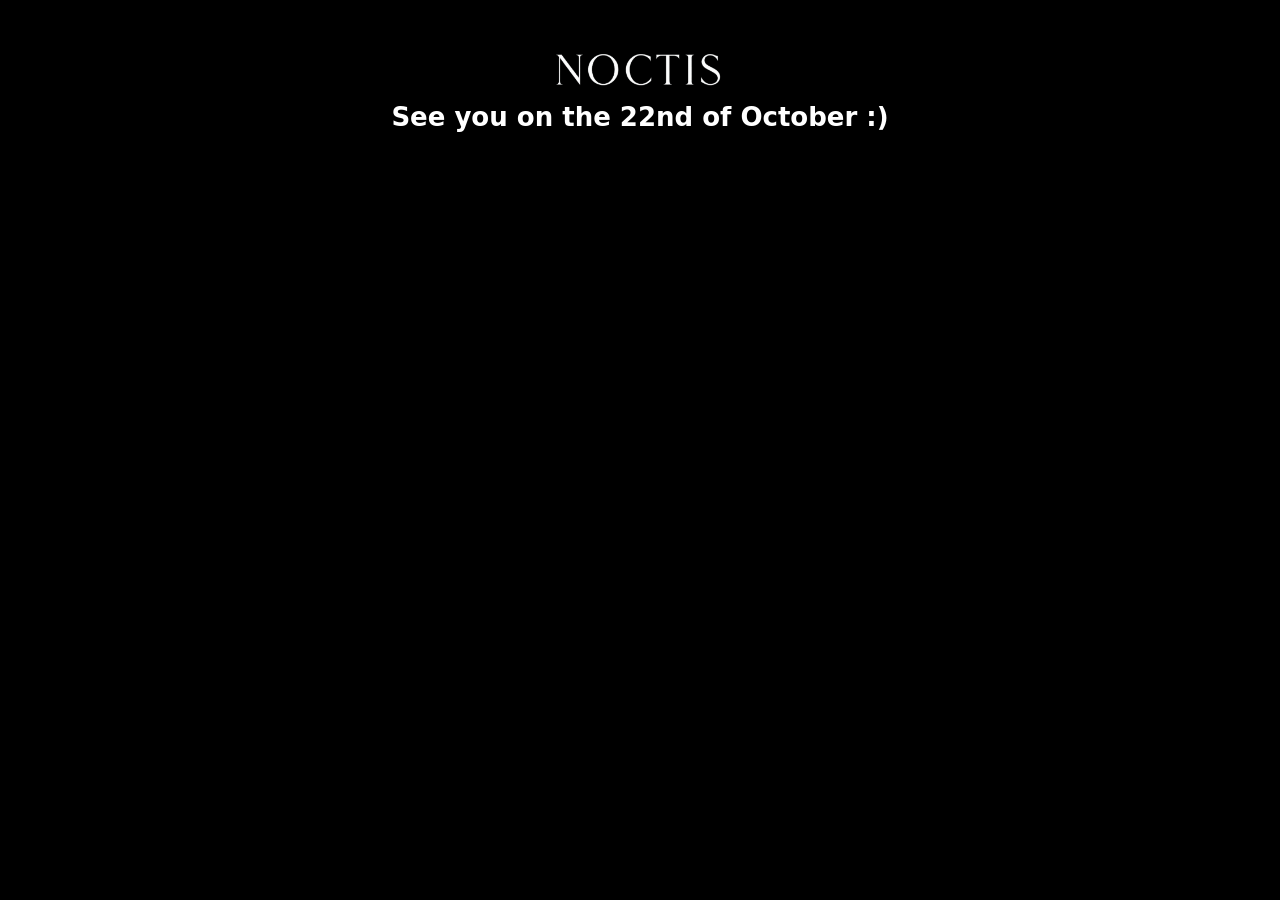
==== bedankt.html @ b7b69e33 "Add files via upload" ====
<!doctype html>
<html lang="en">
  <head>
    <meta charset="UTF-8" />
    <meta name="viewport" content="width=device-width, initial-scale=1.0" />
    <title>Noctis x FiveWays</title>
    <link rel="icon" href="images/favicon.png" type="image/png" />
    <link rel="stylesheet" href="styles.css" />
  </head>
  <body class="thanks-page">
    <img class="logo" src="images/logo.png" alt="Noctis" />
    <h1>See you on the 22nd of October :)</h1>
  </body>
</html>
---- styles.css ----
body {
    background-color: black;
    margin: 0;
    padding: 20px;
}

.logo {
    display: block;
    margin: 0 auto -15px;
    width: 100%;
    max-width: 400px;
    aspect-ratio: 5 / 1;
    object-fit: cover;
    object-position: center 46%;
}

h1 {
    color: white;
    text-align: center;
    font-size: 40px;
    font-family: system-ui, -apple-system, BlinkMacSystemFont, 'Segoe UI', Roboto, Oxygen, Ubuntu, Cantarell, 'Open Sans', 'Helvetica Neue', sans-serif;
}

form {
    max-width: 500px;
    margin: 0 auto;
}

input {
    display: block;
    box-sizing: border-box;
    width: 100%;
    background-color: white;
    font-size: 20px;
    padding: 16px;
    border-radius: 0;
    border: 3px solid black;
    margin-bottom: 20px;
}

input:focus {
    outline: none;
    border: 3px solid grey;
}

button {
    display: block;
    margin: auto;
    color: white;
    background-color: lightskyblue;
    border: 1px solid black;
    border-radius: 1px;
    font-size: 22px;
    padding: 10px 18px;
}

button:hover {
    opacity: 80%;
    cursor: pointer;
}

#form-error {
    color: white;
    text-align: center;
}

.thanks-page h1 {
    padding: 0 20px;
    text-align: center;
    font-size: 26px;
}
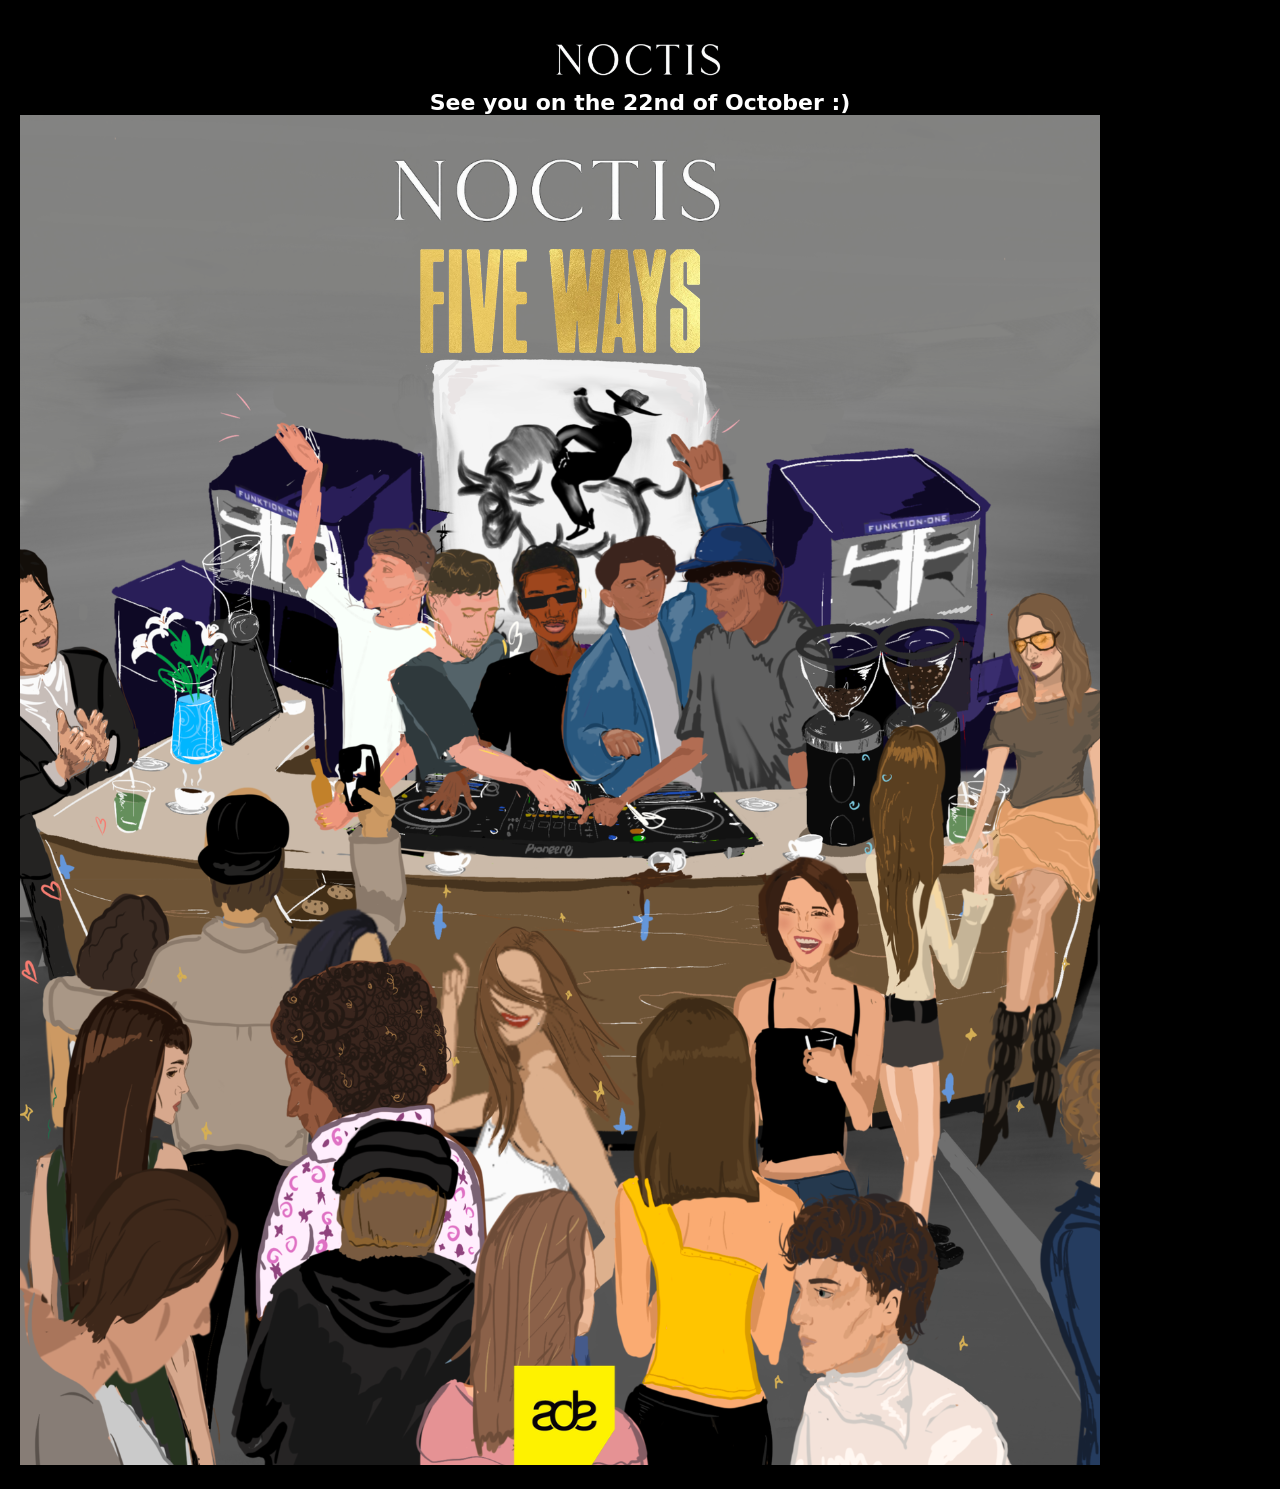
==== commit 87d65910: "Update title and restructure bedankt.html" ====
--- a/bedankt.html
+++ b/bedankt.html
@@ -3,12 +3,19 @@
   <head>
     <meta charset="UTF-8" />
     <meta name="viewport" content="width=device-width, initial-scale=1.0" />
-    <title>Noctis x FiveWays</title>
+    <title>Noctis x Five Ways</title>
     <link rel="icon" href="images/favicon.png" type="image/png" />
     <link rel="stylesheet" href="styles.css" />
   </head>
   <body class="thanks-page">
-    <img class="logo" src="images/logo.png" alt="Noctis" />
-    <h1>See you on the 22nd of October :)</h1>
+    <main class="thanks-content">
+      <img class="logo" src="images/logo.png" alt="Noctis" />
+      <h1>See you on the 22nd of October :)</h1>
+      <img
+        class="poster"
+        src="images/Noctis.PNG"
+        alt="Noctis Five Ways poster at ADE"
+      />
+    </main>
   </body>
 </html>
--- a/styles.css
+++ b/styles.css
@@ -1,12 +1,13 @@
 body {
     background-color: black;
     margin: 0;
-    padding: 20px;
+    padding: 10px 20px 20px;
+    font-family: system-ui, -apple-system, BlinkMacSystemFont, 'Segoe UI', Roboto, Oxygen, Ubuntu, Cantarell, 'Open Sans', 'Helvetica Neue', sans-serif;
 }
 
 .logo {
-    display: block;
-    margin: 0 auto -15px;
+   display: block;
+    margin: 0 auto 0;
     width: 100%;
     max-width: 400px;
     aspect-ratio: 5 / 1;
@@ -15,43 +16,74 @@
 }
 
 h1 {
+    margin-top: 0;
     color: white;
     text-align: center;
     font-size: 40px;
-    font-family: system-ui, -apple-system, BlinkMacSystemFont, 'Segoe UI', Roboto, Oxygen, Ubuntu, Cantarell, 'Open Sans', 'Helvetica Neue', sans-serif;
 }
 
 form {
     max-width: 500px;
-    margin: 0 auto;
+    margin: 40px auto 0;
 }
 
 input {
     display: block;
     box-sizing: border-box;
+    appearance: none;
+    -webkit-appearance: none;
     width: 100%;
-    background-color: white;
+    background: transparent;
+    color: white;
+    font-family: inherit;
     font-size: 20px;
-    padding: 16px;
+    font-weight: 300;
+    letter-spacing: 1px;
+    padding: 18px 4px;
+    border: none;
+    border-bottom: 1px solid #cfcfcf;
     border-radius: 0;
-    border: 3px solid black;
-    margin-bottom: 20px;
+    margin-bottom: 28px;
+}
+
+input::placeholder {
+    color: #e6e6e6;
+    text-transform: uppercase;
+    letter-spacing: 3px;
+    opacity: 1;
 }
 
 input:focus {
     outline: none;
-    border: 3px solid grey;
+    border-bottom: 2px solid white;
+}
+
+input:-webkit-autofill {
+    -webkit-box-shadow: 0 0 0 1000px black inset;
+    -webkit-text-fill-color: white;
 }
 
 button {
     display: block;
-    margin: auto;
+    appearance: none;
+    -webkit-appearance: none;
+    margin: 40px auto 0;
+    background: transparent;
     color: white;
-    background-color: lightskyblue;
-    border: 1px solid black;
-    border-radius: 1px;
-    font-size: 22px;
-    padding: 10px 18px;
+    border: 2px solid #5aa9e6;
+    border-radius: 0;
+    font-family: inherit;
+    font-size: 20px;
+    letter-spacing: 5px;
+    text-transform: uppercase;
+    padding: 18px 40px;
+}
+
+button::after {
+    content: "→";
+    color: #5aa9e6;
+    margin-left: 14px;
+    letter-spacing: 0;
 }
 
 button:hover {
@@ -65,7 +97,33 @@
 }
 
 .thanks-page h1 {
+    margin: 0;
     padding: 0 20px;
     text-align: center;
-    font-size: 26px;
-}+    font-size: 22px;
+}
+
+ @media (max-width: 600px) {
+    input {
+        font-size: 16px;
+    }
+
+    input::placeholder {
+        letter-spacing: 4px;
+    }
+
+    button {
+        font-size: 16px;
+        letter-spacing: 4px;
+        padding: 14px 28px;
+        border-width: 1.5px;
+    }
+
+    button::after {
+        margin-left: 10px;
+    }
+
+    .thanks-page h1 {
+        font-size: 18px;
+    }
+}
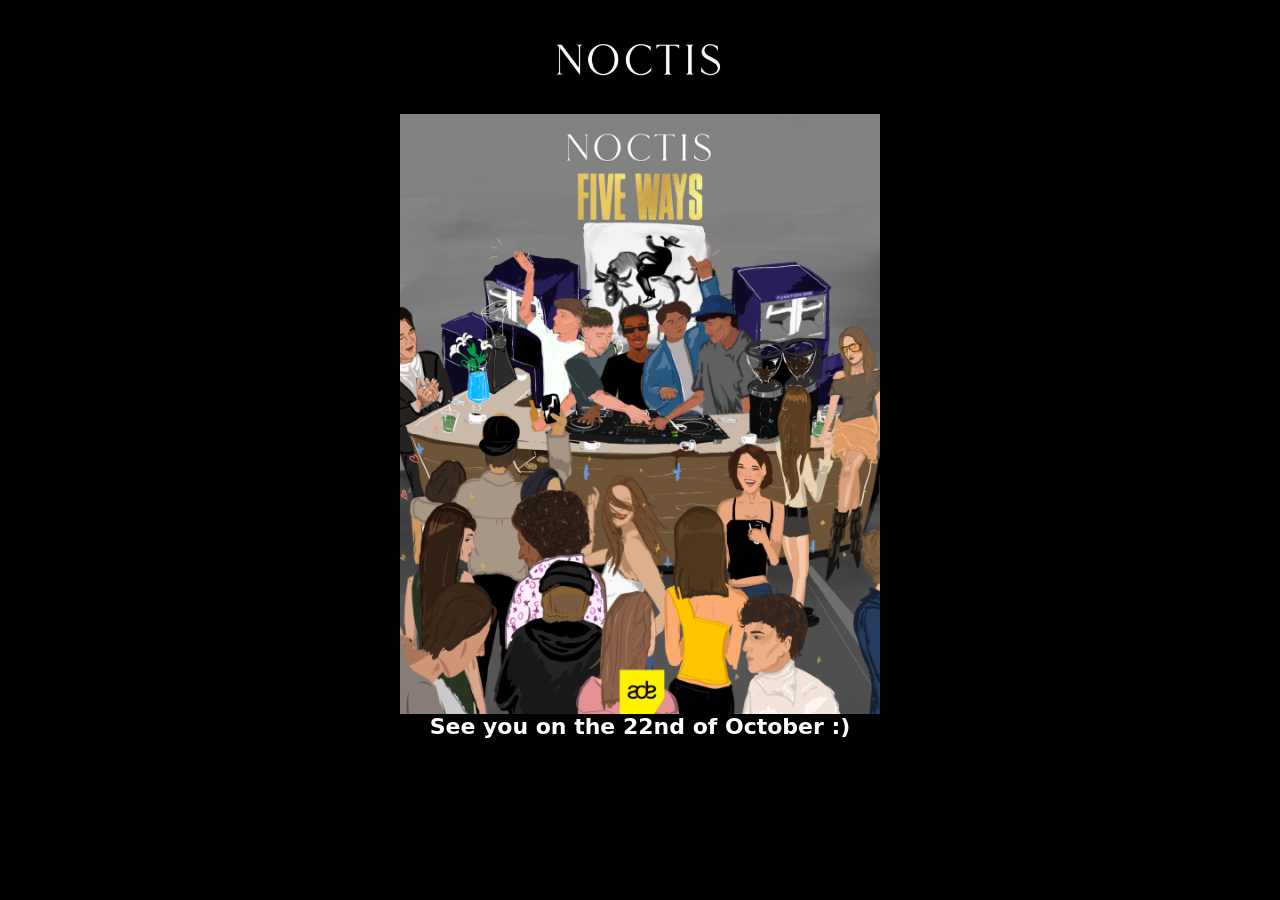
==== commit c729c42a: "Fix header duplication in bedankt.html" ====
--- a/bedankt.html
+++ b/bedankt.html
@@ -10,12 +10,12 @@
   <body class="thanks-page">
     <main class="thanks-content">
       <img class="logo" src="images/logo.png" alt="Noctis" />
-      <h1>See you on the 22nd of October :)</h1>
       <img
         class="poster"
         src="images/Noctis.PNG"
         alt="Noctis Five Ways poster at ADE"
       />
+      <h1>See you on the 22nd of October :)</h1>
     </main>
   </body>
 </html>
--- a/styles.css
+++ b/styles.css
@@ -127,3 +127,11 @@
         font-size: 18px;
     }
 }
+
+.thanks-page .poster {
+  display: block;
+  max-width: 100%;
+  width: 480px;
+  height: auto;
+  margin: 24px auto 0;
+}
